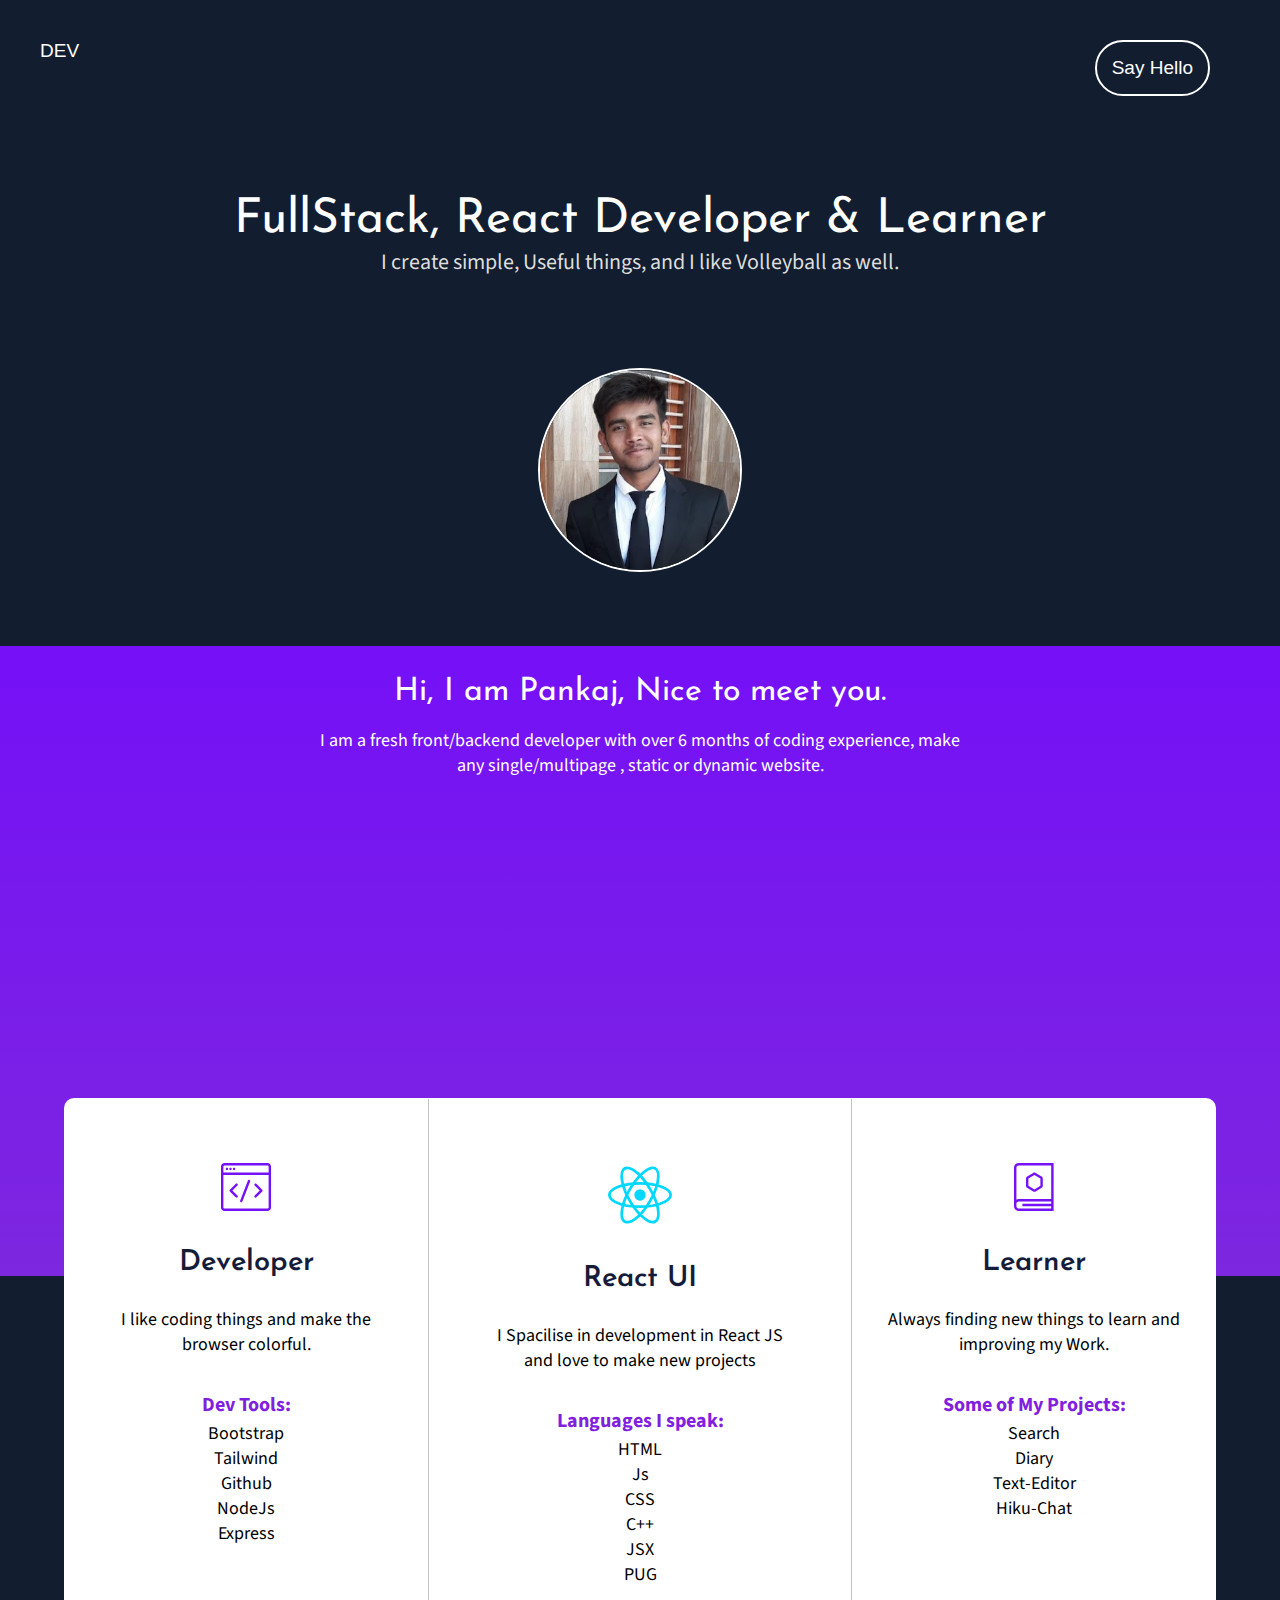
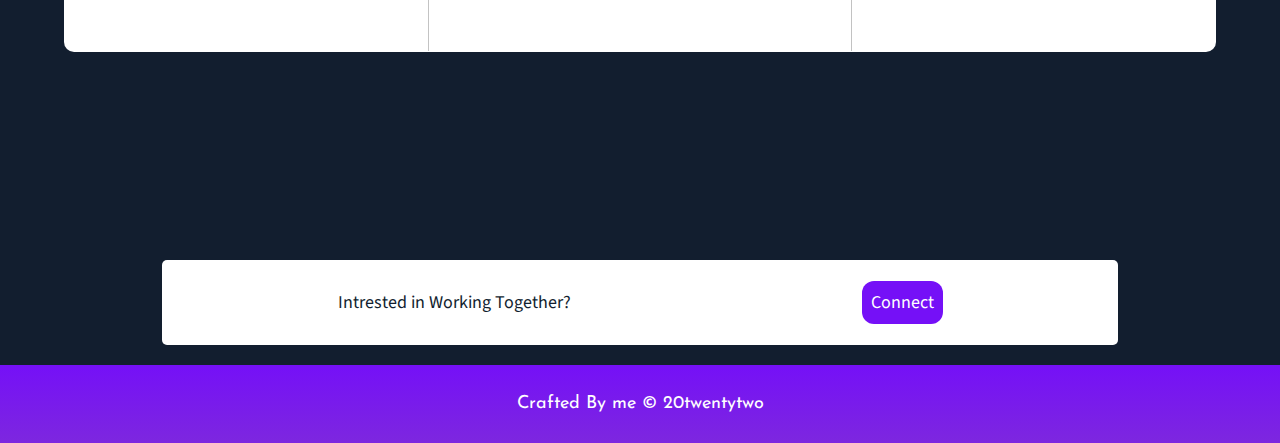
==== index.html @ a116ac4a "correcting spelling mistakes" ====
<!DOCTYPE html>
<html lang="en">
<head>
    <meta charset="UTF-8">
    <meta http-equiv="X-UA-Compatible" content="IE=edge">
    <meta name="viewport" content="width=device-width, initial-scale=1.0">
    <title> Pankaj Kumar | FullStack web Developer</title>
    <link rel="stylesheet" href="style.css">
    <link rel="preconnect" href="https://fonts.googleapis.com">
<link rel="preconnect" href="https://fonts.gstatic.com" crossorigin>
<link href="https://fonts.googleapis.com/css2?family=Josefin+Sans:wght@700&display=swap" rel="stylesheet"> 
<link rel="preconnect" href="https://fonts.googleapis.com">
<link rel="preconnect" href="https://fonts.gstatic.com" crossorigin>
<link href="https://fonts.googleapis.com/css2?family=Source+Sans+Pro:wght@300&display=swap" rel="stylesheet"> 
    
</head>
<body> 
     <div class="nav">
         <div class="navitemf">DEV</div>
         <a href="/contact.html" class="naviteml">Say Hello</a> 
    </div>
<header class="m10 banner">
  
    FullStack, React Developer & Learner
    <div class="m2 banner-info">I create simple, Useful things, and I like Volleyball as well.</div>
</header>
<div class="margina"><img class="imagep" src="./pankaj.jpg" alt="Pankaj"></div>
<section class=" sec1">
    <div class="infosec">
        <div class="titlesec">Hi, I am Pankaj, Nice to meet you.</div>
        <p >I am a fresh front/backend developer with over 6 months of coding experience, 
             make any single/multipage , static or dynamic website.</p>
    </div>
</section>
    <div class="container">
       <div class="card col">
           <figure class="image"><img src="./assets/frontend.svg" alt="Frontend picture"></figure>
           <div class="title"> Developer</div>
           <div class="info cardpara">I like coding things and make the browser colorful.</div>
           <div class="c2title">Dev Tools:</div>
           <ul>
               <li>Bootstrap</li>
               <li>Tailwind</li>
               <li>Github</li>
               <li>NodeJs</li>
               <li>Express</li>
               <li></li>
           </ul>
       </div>
       <div class="card col centercol">
        <figure class="image"><img src="./assets/reactjs-icon.svg" alt="react logo"></figure>
           <div class="title">React UI </div>
            <div class="info cardpara">I Spacilise in development in React JS and love to make new projects</div>
            <div class="c2title">Languages I speak:</div>
            <ul>
                <li>HTML</li>
                <li>Js</li>
                <li>CSS</li>
                <li>C++</li>
                <li>JSX</li>
                <li>PUG</li>
            </ul>
           
       </div>
       <div class="card col">
        <figure class="image"><img src="./assets/l2.svg" alt="book logo"></figure>
           <div class="title">Learner</div>
           <div class="info cardpara">Always finding new things to learn and improving my Work.</div>
           <div class="c2title">Some of My Projects:</div>
           <ul>
               <li><a href="#">Search</a></li>
               <li><a href="https://mydairies.netlify.app/">Diary</a></li>
               <li><a href="https://pankaj-projects-texteditor.netlify.app/">Text-Editor</a></li>
               <li><a href="https://hiku-p2p.netlify.app/">Hiku-Chat</a></li>
           </ul>
       </div>
    </div>
    <section>
        <div class="workblank">
            Intrested in Working Together?
            <div><a href="/contact.html" id="contbutt">Connect</a></div>
        </div>
    </section>
<footer>Crafted By me &#169; 20twentytwo</footer>
</body>
</html>
---- style.css ----
*{
    
    margin: 0;
    padding: 0;
    
}
body{
    background-color: rgb(18, 30, 47);
    font-family: 'Source Sans Pro', sans-serif;
    font-size: 18px;
}
header{
    text-align: center;
 }
.banner{
    font-family: 'Josefin Sans', sans-serif;
    font-size: 48px;             
    color: white;
}
.banner-info{
    font-family: 'Source Sans Pro', sans-serif;
    font-size: 22px;
    color: rgb(221, 221, 221);
}
.m10{
    margin: 5rem 0;
}
.m2{margin:2px;}
.margina{
    margin: auto;
    display: flex;          
    justify-content: center;
}
.imagep{
    border: 2px solid white;
    height: 200px;
    border-radius: 100%;
    margin: 10px 0 ;
}
.nav{
    margin: 20px;
    padding: 20px;
    color:white;
    font-family: sans-serif;
    font-size: 19px;
    display: flex;
    justify-content: space-between;
}
.naviteml{
    justify-self: flex-end;
    margin-right: 30px;
    padding: 15px;
    border-radius: 30px;
    border: 2px solid white;            
}

.naviteml:hover{
    background-color: white;
    color: rgb(20, 28, 58);
   transition: ease-in-out;
}

.navitemf{
    justify-self: flex-start;
    margin-right: 10px; 
}
a{
    text-decoration: none;
    color: inherit;
}
.sec1{
    margin: 30px 0;    
    width: 100%;
    height: 70vh;
    background:linear-gradient(#7510F7,rgb(125, 39, 223));
    z-index: -1;
}
.infosec{
    width: 50%;
    margin: 4rem auto;
    text-align: center;
    color: white;
    padding: 30px 0;
    
}
.titlesec{
    margin-bottom: 20px;
    font-size: 2rem;
    font-family: 'Josefin Sans', sans-serif;
}
.c2title{
    color: rgb(130, 31, 223);
    margin-top: 2rem;
    font-weight: 700;
    font-size: 20px;
    padding: 2px 0;
}
.container{
    z-index: 1;
    position: relative;
    top:-13rem;
    margin: auto;
    padding: 1px 0;
    width: 90%;
    min-height: 50vh;
    border-radius: 10px;
    background-color: white;  
    display: grid;
   grid-template-columns: auto auto auto;
   box-shadow: rgb(221, 221, 221) ;
}
@media (max-width:900px) {
    body{
       font-size: 15px; 
    }
    .centercol{
        padding-left: 32px;
        padding-right: 32px;
    }
}
@media (max-width:700px) {
    body{
        font-size: 17px;
    }
    .banner{
        font-size: 30px;
    }
    .banner-info{
        font-size: 22px;
    }
    .nav{
        font-size: 14px;
    }
    .container{
        display: flex;
        flex-direction: column;
        top:-10rem;
    }
    .card{
        padding: 24px 17px;
        margin: auto ;
    }
    .centercol{
        padding:3px 0;
        border: none;
    }
    .infosec{
        width: 90%;
       
    }
   .workblank{
       width: 90%;
       padding: 20px;
       justify-content: center;
   }
   #contbutt{
       font-size: small;
   }
}

.container ul{
    list-style:none;
}
.container ul li a {
    cursor: pointer;
    
}
.container ul li a:hover {
    color: rgb(132, 18, 238);    
}
.card{
    
    padding: 64px 32px;
   text-align: center;
  max-width: 300px;
}
.card .title{
    color: rgb(20, 28, 58);
    font-size: 29px;
    font-weight: 600;
    margin: 30px;
    font-family: 'Josefin Sans', sans-serif;
}
.cardpra{
    padding: 0;
}
.centercol{
    padding-left: 62px;
    padding-right: 62px;
    border-right: 1px solid rgb(194, 194, 194);
    border-left: 1px solid rgb(195, 195, 195);
}
.workblank{
    width: 70%;
    background-color: white;
    color: rgb(18, 30, 47);
    padding: 30px;
    margin: auto;
    border-radius: 5px;
    display: flex;
    justify-content: space-around;
}
#contbutt{
   
    padding:9px;
    background-color: #7510F7;
    border: none;
    outline: none;
    color: white;
    border-radius: 12px;
}
#contbutt:hover{
    background-color: rgb(18, 30, 47);
    
}
footer{
    text-align: center;
    padding: 30px;
    background: linear-gradient(#7510F7,rgb(125, 39, 223));
    color: white;
    margin-top: 20px;
    font-family:'Josefin Sans', sans-serif ;
}
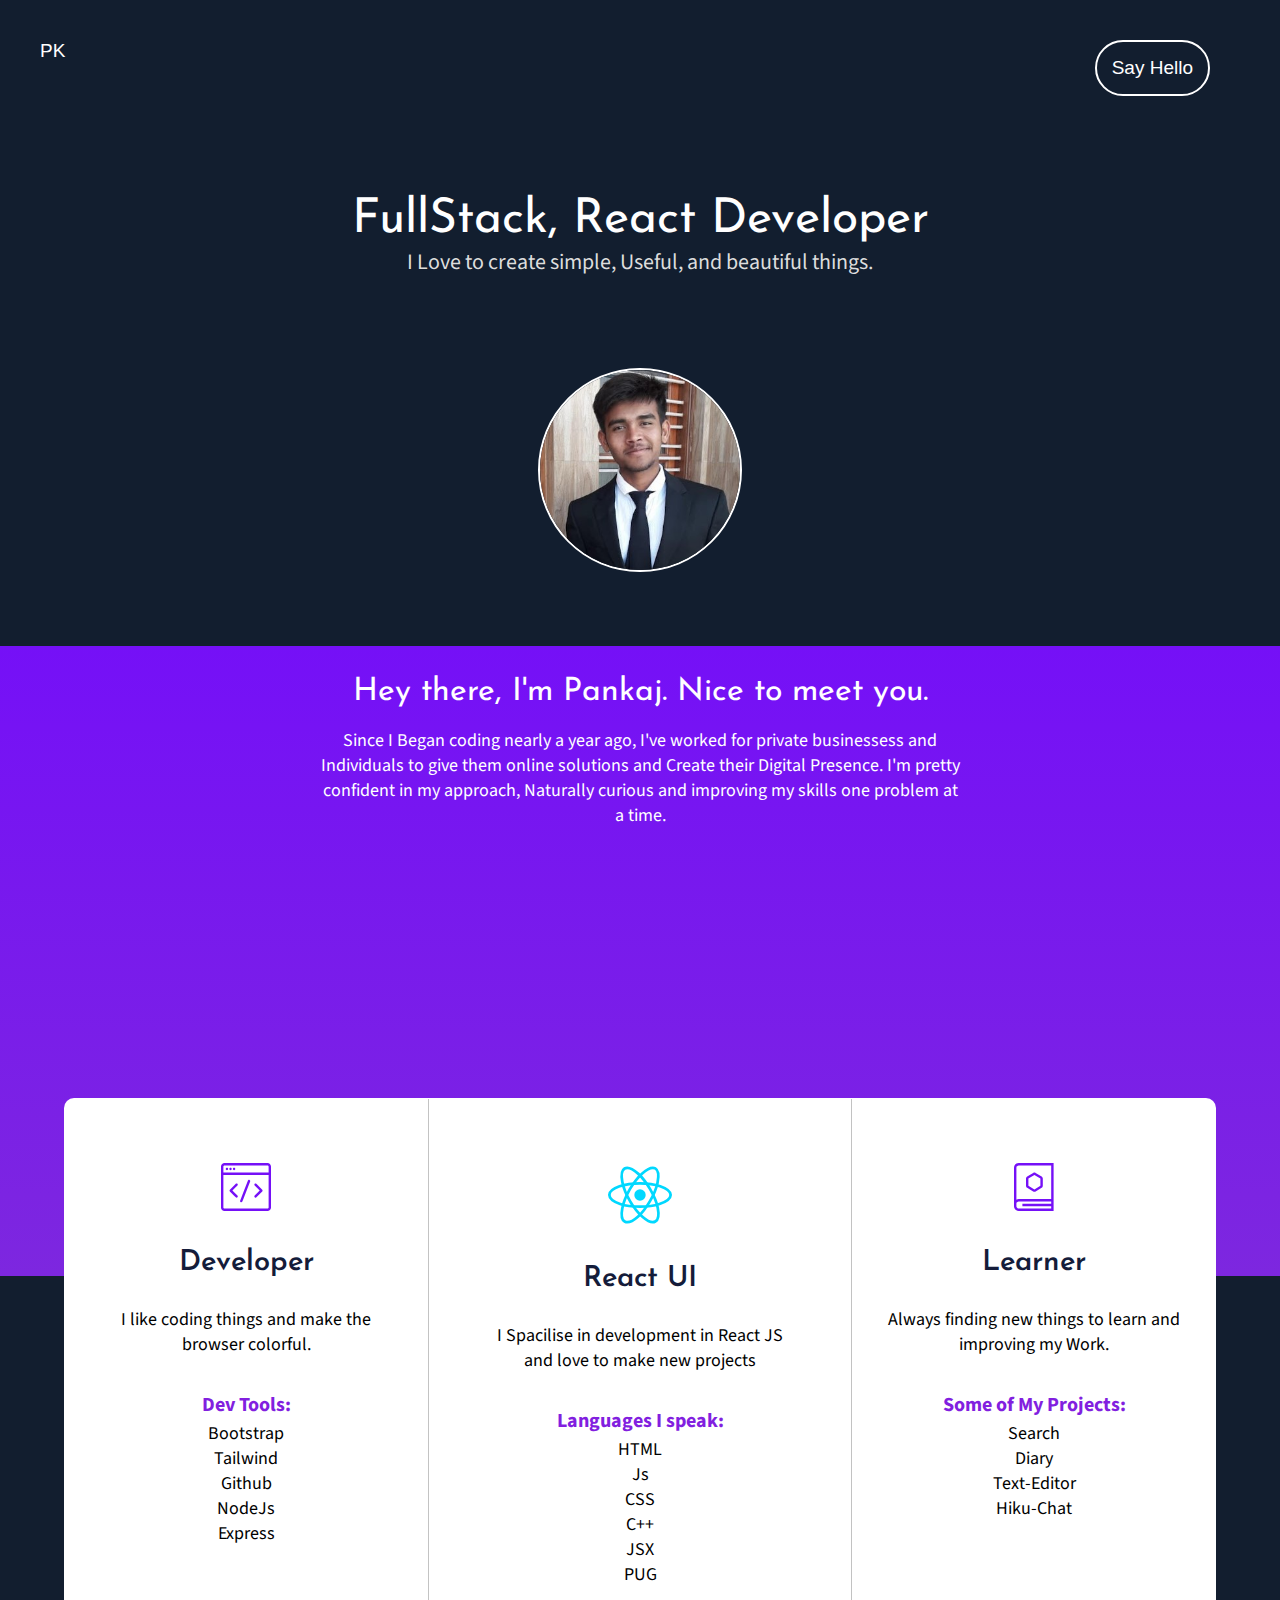
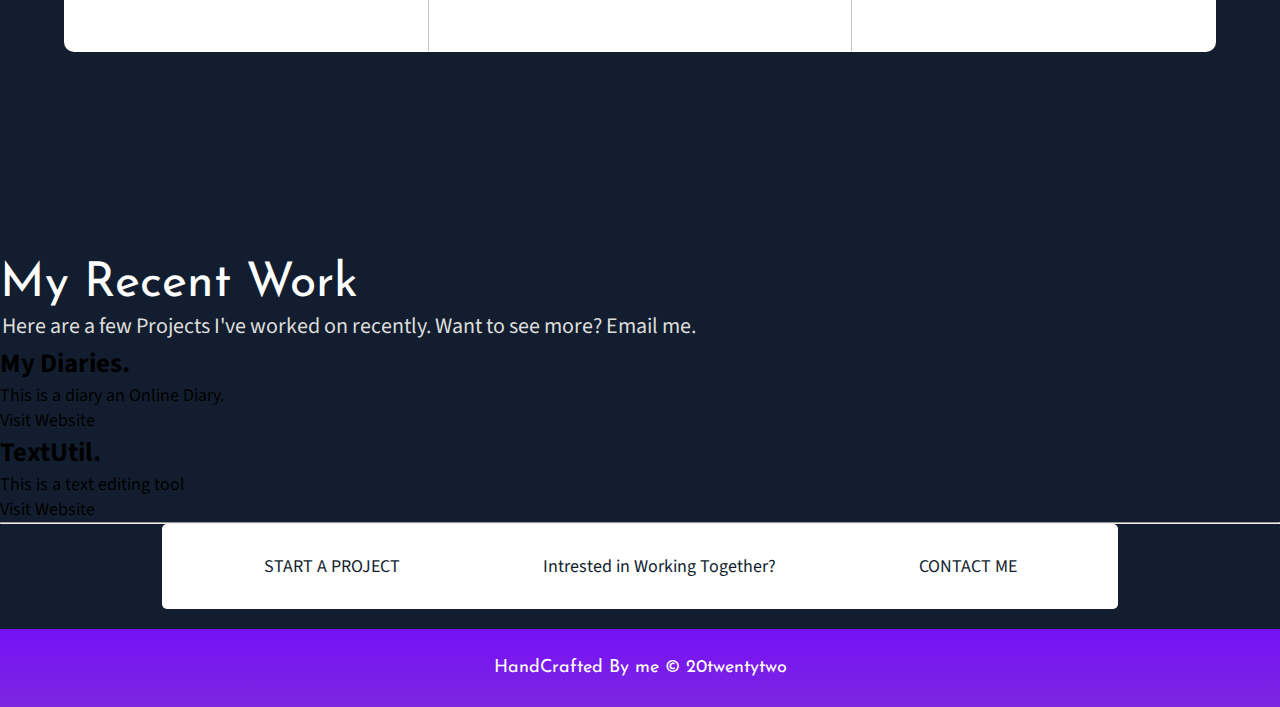
==== commit 35c4d28f: "updating some ui" ====
--- a/index.html
+++ b/index.html
@@ -1,3 +1,6 @@
+
+
+
 <!DOCTYPE html>
 <html lang="en">
 <head>
@@ -16,20 +19,22 @@
 </head>
 <body> 
      <div class="nav">
-         <div class="navitemf">DEV</div>
+         <div class="navitemf">PK</div>
          <a href="/contact.html" class="naviteml">Say Hello</a> 
     </div>
+   
 <header class="m10 banner">
   
-    FullStack, React Developer & Learner
-    <div class="m2 banner-info">I create simple, Useful things, and I like Volleyball as well.</div>
+    FullStack, React Developer
+    <div class="m2 banner-info">I Love to create simple, Useful, and beautiful things.</div>
 </header>
 <div class="margina"><img class="imagep" src="./pankaj.jpg" alt="Pankaj"></div>
 <section class=" sec1">
     <div class="infosec">
-        <div class="titlesec">Hi, I am Pankaj, Nice to meet you.</div>
-        <p >I am a fresh front/backend developer with over 6 months of coding experience, 
-             make any single/multipage , static or dynamic website.</p>
+        <div class="titlesec">Hey there, I'm Pankaj. Nice to meet you.</div>
+        <p >Since I Began coding nearly a year ago, I've worked for private businessess and Individuals to give them online solutions and Create their Digital Presence.
+            I'm pretty confident in my approach, Naturally curious and improving my skills one problem at a time.
+        </p>
     </div>
 </section>
     <div class="container">
@@ -76,13 +81,37 @@
        </div>
     </div>
     <section>
-        <div class="workblank">
-            Intrested in Working Together?
-            <div><a href="/contact.html" id="contbutt">Connect</a></div>
+        <div class="sec3">
+            <div class=" banner">My Recent Work</div>
+            <div class="m2 banner-info">Here are a few Projects I've worked on recently. Want to see more? Email me.</div>
+            <div class="flex3">
+                <div class="box3" >
+                    <div class="project1">
+                        <h2>My Diaries.</h2>
+                        This is a diary an Online Diary.
+                        <div class="projectbutton"><a href="https://mydairies.netlify.app/" target="_blank" rel="noopener noreferrer">Visit Website</a></div>
+                    </div>
+                </div>
+                <div class="box3" >
+                    <div class="project1">
+                        <h2>TextUtil.</h2>
+                        This is a text editing tool
+                        <div class="projectbutton"><a href="https://pankaj-projects-texteditor.netlify.app/" target="_blank" rel="noopener noreferrer">Visit Website</a></div>
+                    </div>
+                </div>
+            
+        
+            </div>
         </div>
     </section>
-<footer>Crafted By me &#169; 20twentytwo</footer>
+    <hr>
+    <section>
+        <div class="workblank">
+            <div class="blanktitle">START A PROJECT</div>
+            Intrested in Working Together?
+            <div><a href="/contact.html" class="contbutt">CONTACT ME</a></div>
+        </div>
+    </section>
+<footer>HandCrafted By me &#169; 20twentytwo</footer>
 </body>
 </html>
-
-
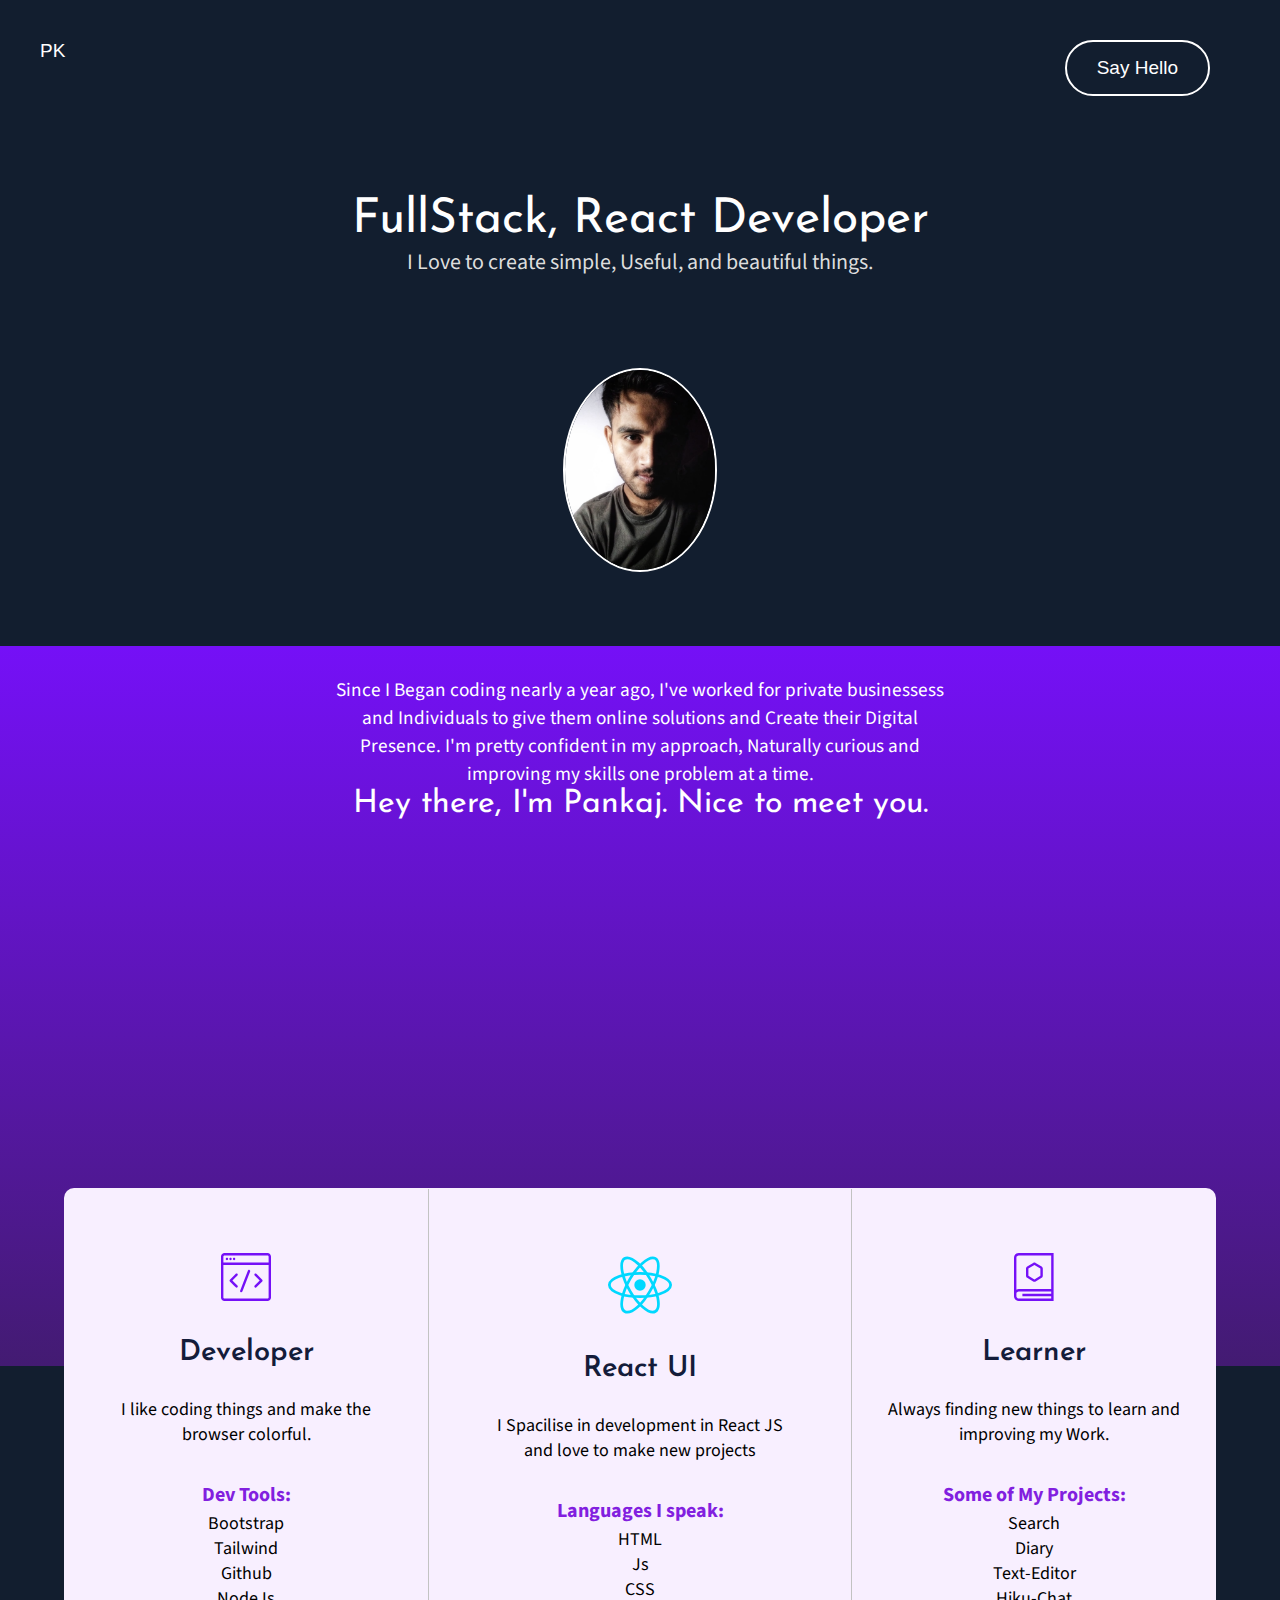
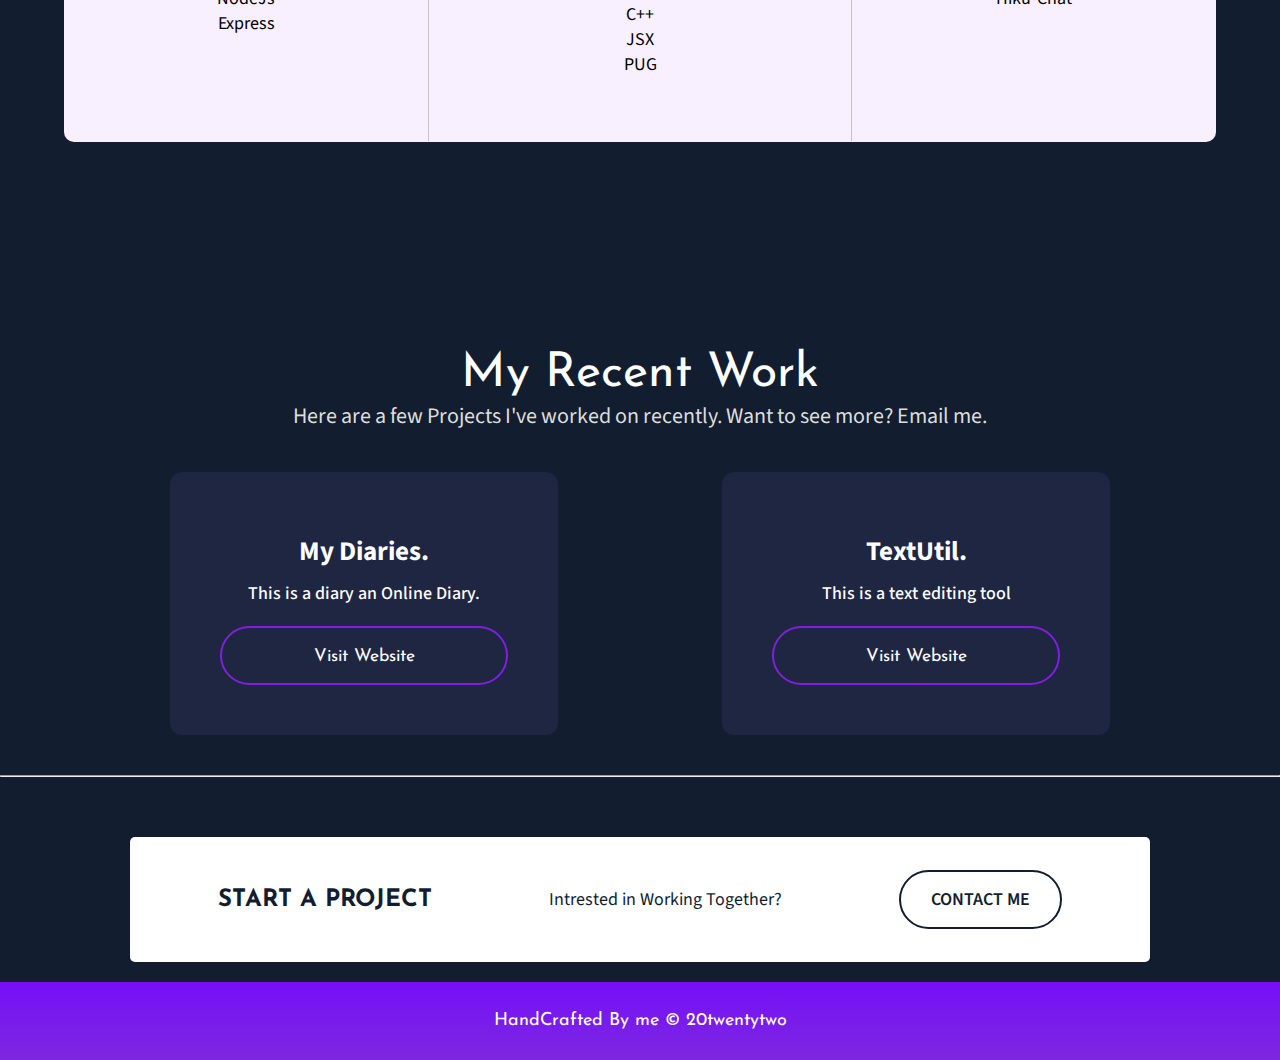
==== commit fae4dd3c: "Update index.html" ====
--- a/index.html
+++ b/index.html
@@ -30,11 +30,11 @@
 </header>
 <div class="margina"><img class="imagep" src="./pankaj.jpg" alt="Pankaj"></div>
 <section class=" sec1">
-    <div class="infosec">
-        <div class="titlesec">Hey there, I'm Pankaj. Nice to meet you.</div>
-        <p >Since I Began coding nearly a year ago, I've worked for private businessess and Individuals to give them online solutions and Create their Digital Presence.
+    <div class="infosec"> <p >Since I Began coding nearly a year ago, I've worked for private businessess and Individuals to give them online solutions and Create their Digital Presence.
             I'm pretty confident in my approach, Naturally curious and improving my skills one problem at a time.
         </p>
+        <div class="titlesec">Hey there, I'm Pankaj. Nice to meet you.</div>
+
     </div>
 </section>
     <div class="container">
--- a/style.css
+++ b/style.css
@@ -1,3 +1,4 @@
+
 *{
     
     margin: 0;
@@ -49,7 +50,7 @@
 .naviteml{
     justify-self: flex-end;
     margin-right: 30px;
-    padding: 15px;
+    padding: 15px 30px;
     border-radius: 30px;
     border: 2px solid white;            
 }
@@ -57,7 +58,8 @@
 .naviteml:hover{
     background-color: white;
     color: rgb(20, 28, 58);
-   transition: ease-in-out;
+    transition:all .2s ease-in-out;
+   -webkit-transition:all .2s ease-in-out;
 }
 
 .navitemf{
@@ -71,8 +73,8 @@
 .sec1{
     margin: 30px 0;    
     width: 100%;
-    height: 70vh;
-    background:linear-gradient(#7510F7,rgb(125, 39, 223));
+    height: 80vh;
+    background:linear-gradient(#7510F7,rgb(67, 27, 114));
     z-index: -1;
 }
 .infosec{
@@ -81,10 +83,12 @@
     text-align: center;
     color: white;
     padding: 30px 0;
-    
+    font-size: 1.2rem;
+    font-weight: 400;
 }
 .titlesec{
     margin-bottom: 20px;
+    
     font-size: 2rem;
     font-family: 'Josefin Sans', sans-serif;
 }
@@ -104,11 +108,85 @@
     width: 90%;
     min-height: 50vh;
     border-radius: 10px;
-    background-color: white;  
+    background-color: rgb(248, 239, 255);  
     display: grid;
    grid-template-columns: auto auto auto;
    box-shadow: rgb(221, 221, 221) ;
 }
+.sec3{
+    margin: auto;
+    display: block;
+    text-align: center;
+    justify-content: center;
+}
+.flex3{
+    display: flex;
+    flex-wrap: wrap;
+    
+    margin:30px auto ;
+    width: 75%;
+    justify-content: space-between;
+}
+#signature2{
+    stroke-dasharray: 143;
+    stroke-dashoffset: 143;
+    animation: sign 4s ease;
+    animation-fill-mode: forwards;
+}
+@keyframes sign {
+    to{
+        stroke-dashoffset: 0;
+    }
+}
+.box3{
+  padding: 50px;
+    margin: 10px;
+   
+    
+    width:30%;
+    background-color: rgb(31, 38, 66);
+    border-radius: 12px;
+    color: white;
+}
+.box3:hover{
+    opacity: 1;
+    -webkit-transform: scale(1);
+transform: scale(1);
+-webkit-transition: .25s ease-in-out;
+transition: .25s ease-in-out;
+}
+.project1{
+   display: flex;
+  flex-direction: column;
+  
+  font-weight: 500;
+  position:relative;
+}
+.project1 h2{
+    margin: 10px 0px;
+}
+.projectbutton{
+    margin-top: 20px;
+     padding: 15px 30px;
+   border-radius: 30px;
+   border: 2px solid rgb(130, 31, 223);  
+}
+.projectbutton a{
+    font: 1.1rem "Josefin sans";
+    
+}
+.projectbutton:hover{
+    background-color: rgb(130, 31, 223);
+    color: white;
+    transition:all 0.2s ease-in-out;
+   -webkit-transition:all 0.2s ease-in-out;
+}
+
+@media (max-height:812px){
+    .tilesec p{
+    visibility:none;
+    }
+}
 @media (max-width:900px) {
     body{
        font-size: 15px; 
@@ -117,10 +195,30 @@
         padding-left: 32px;
         padding-right: 32px;
     }
+    .contbutt{
+        position: relative;
+        top: 20px
+    }
+}
+
+@media (max-width:400px){
+  .blanktitle{
+      font-size: small;
+  }
+    .container{
+        position: relative;
+        top:40px;
+    }
+    .sec1{
+        height: 70vh;
+    }
 }
 @media (max-width:700px) {
     body{
         font-size: 17px;
+    }.infosec{
+        width: 80%;
+        font-size: medium;
     }
     .banner{
         font-size: 30px;
@@ -136,27 +234,59 @@
         flex-direction: column;
         top:-10rem;
     }
-    .card{
-        padding: 24px 17px;
+    .card {
+        padding: 10px;
         margin: auto ;
+        text-align: center;
+        padding: 0;
     }
     .centercol{
         padding:3px 0;
-        border: none;
+        border: none; 
+        text-align: center;
+      }
+      .blanktitle{
+          font-size: medium;
+      }
+      .contbutt{
+          padding: 5px;
+      }
+   
+    .sec1{
+        height: 50vh;
     }
     .infosec{
         width: 90%;
        
     }
+    .blanktitle{
+        font-size: small;
+    }
    .workblank{
        width: 90%;
+       height: auto;
        padding: 20px;
+       flex-direction: column;
+       align-items: center;
        justify-content: center;
    }
-   #contbutt{
+   .contbutt{
        font-size: small;
    }
-}
+   .flex3{
+       justify-content: center;
+   }
+   .box3{
+       width: 70%;
+       padding: 20px;
+   }
+   .projectbutton{
+       font: small;
+       padding: 10px;
+       height: auto;
+   }
+ }
+
 
 .container ul{
     list-style:none;
@@ -191,27 +321,36 @@
     border-left: 1px solid rgb(195, 195, 195);
 }
 .workblank{
-    width: 70%;
+    width: 75%;
     background-color: white;
     color: rgb(18, 30, 47);
-    padding: 30px;
+    padding: 50px 30px;
     margin: auto;
+    margin-top: 60px;
     border-radius: 5px;
     display: flex;
+    align-items: center;
     justify-content: space-around;
 }
-#contbutt{
+.blanktitle{
+    font-size: 1.5rem;
+    font-weight:bolder;
+    font-family: 'Josefin sans', 'sans serif';
+}
+.contbutt{
    
-    padding:9px;
-    background-color: #7510F7;
-    border: none;
-    outline: none;
-    color: white;
-    border-radius: 12px;
-}
-#contbutt:hover{
+    padding:15px 30px;
+    background-color: white;
+    border: 2px solid rgb(18, 30, 47);
+   font-weight: 600;
+    color: rgb(18, 30, 47);
+    border-radius: 40px;
+
+}
+.contbutt:hover{
     background-color: rgb(18, 30, 47);
-    
+    transition:all .2s ease-in-out;
+    color: white;
 }
 footer{
     text-align: center;
@@ -222,3 +361,5 @@
     font-family:'Josefin Sans', sans-serif ;
 }
 
+
+
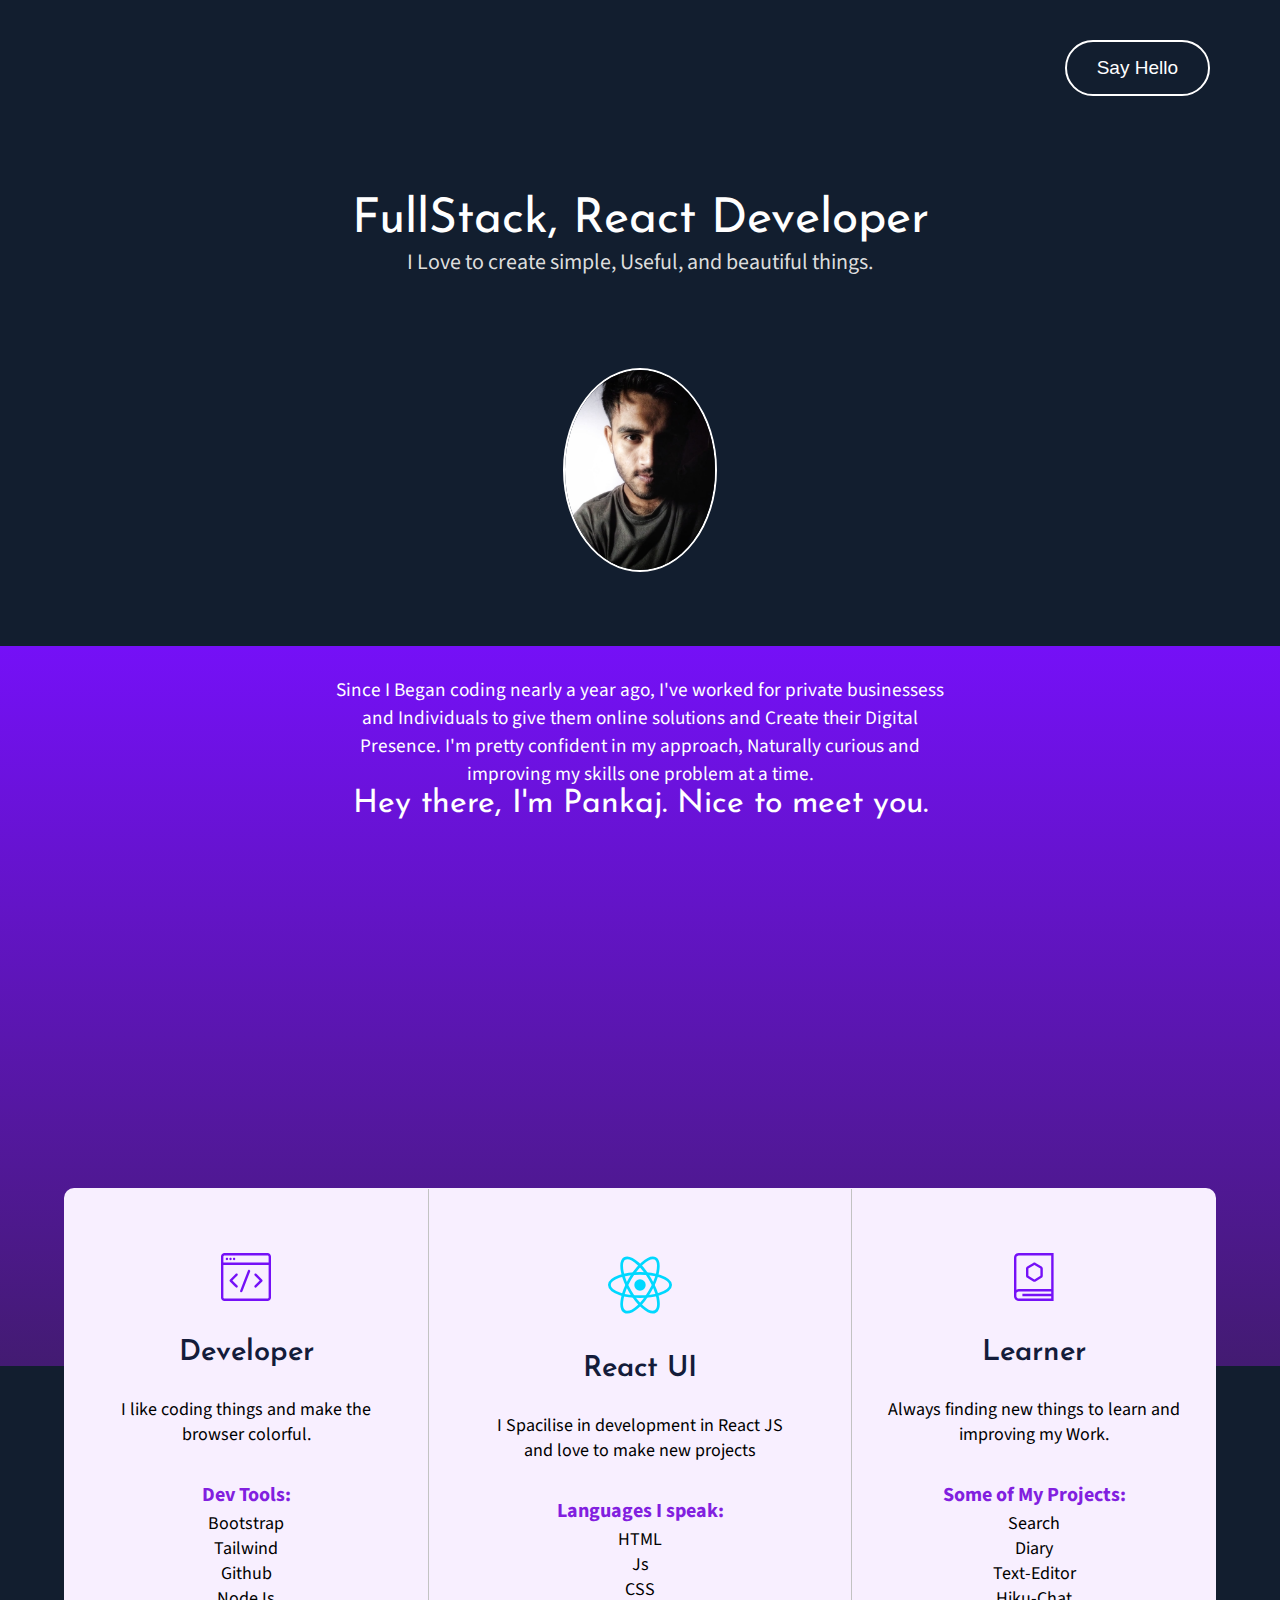
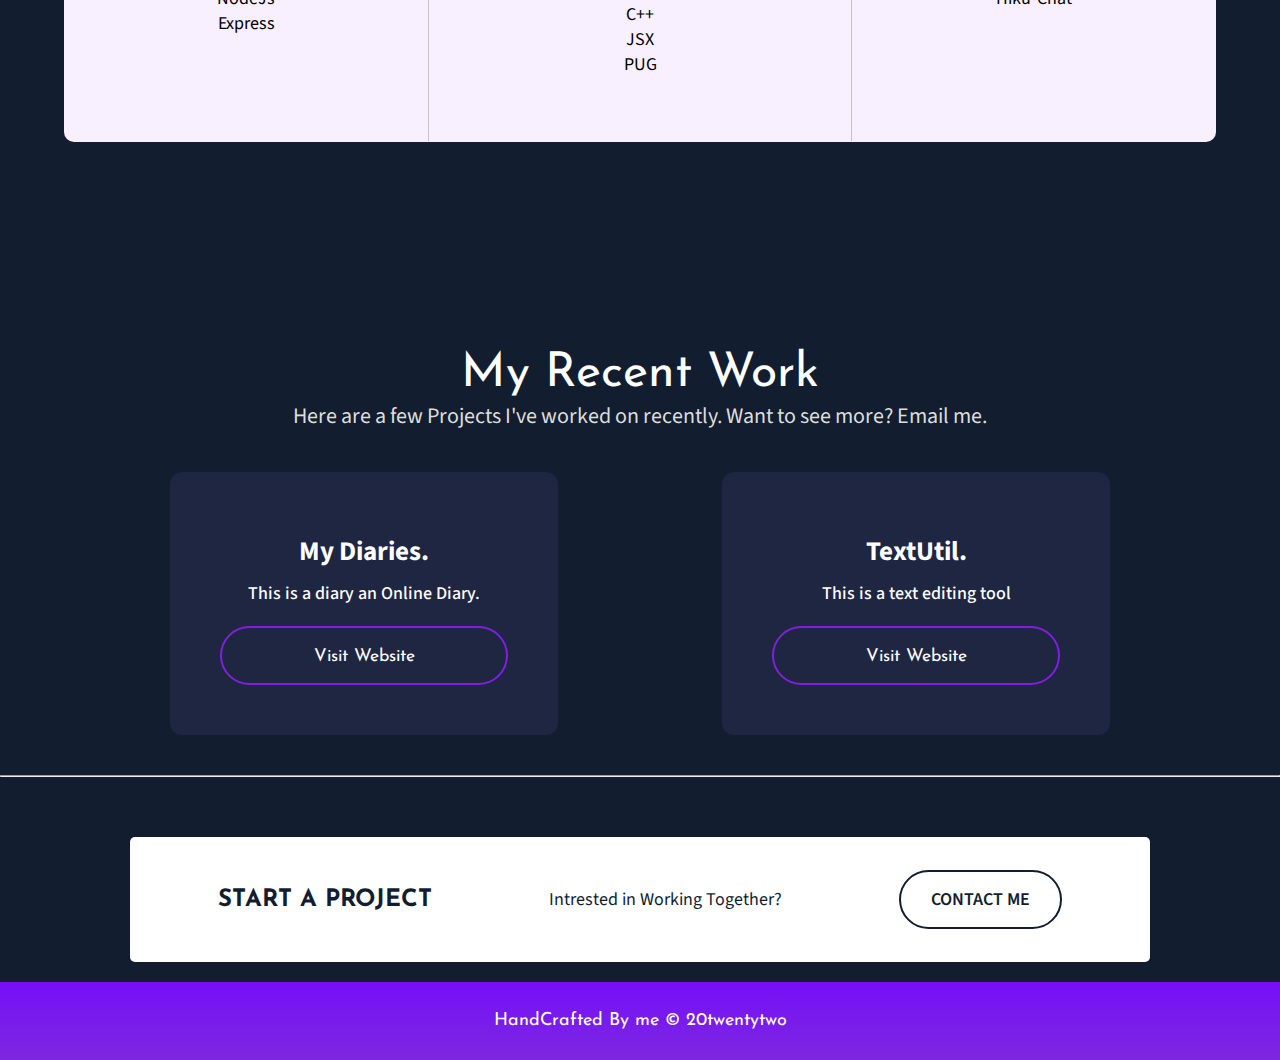
==== commit 73c17e7d: "Update index.html" ====
--- a/index.html
+++ b/index.html
@@ -19,7 +19,7 @@
 </head>
 <body> 
      <div class="nav">
-         <div class="navitemf">PK</div>
+         <div class="navitemf"><img src="./signature(3).svg" alt=""></div>
          <a href="/contact.html" class="naviteml">Say Hello</a> 
     </div>
    
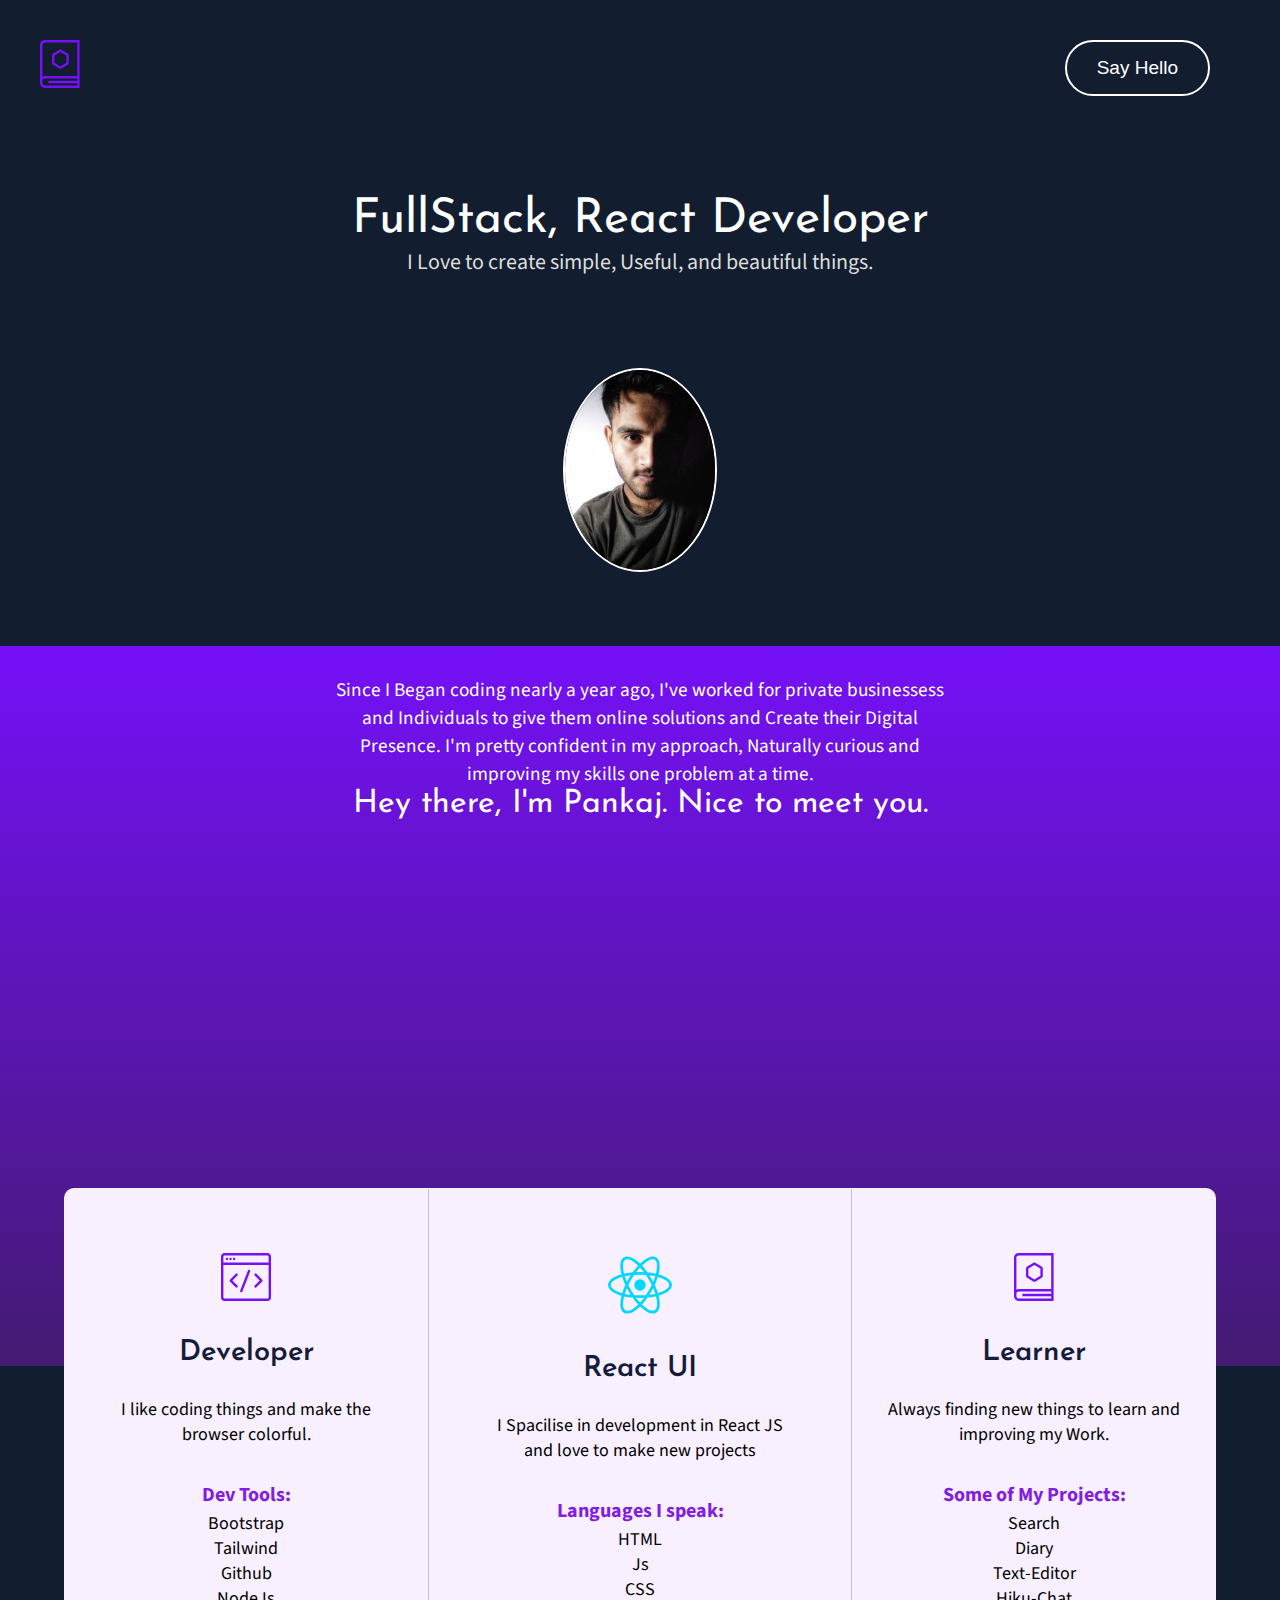
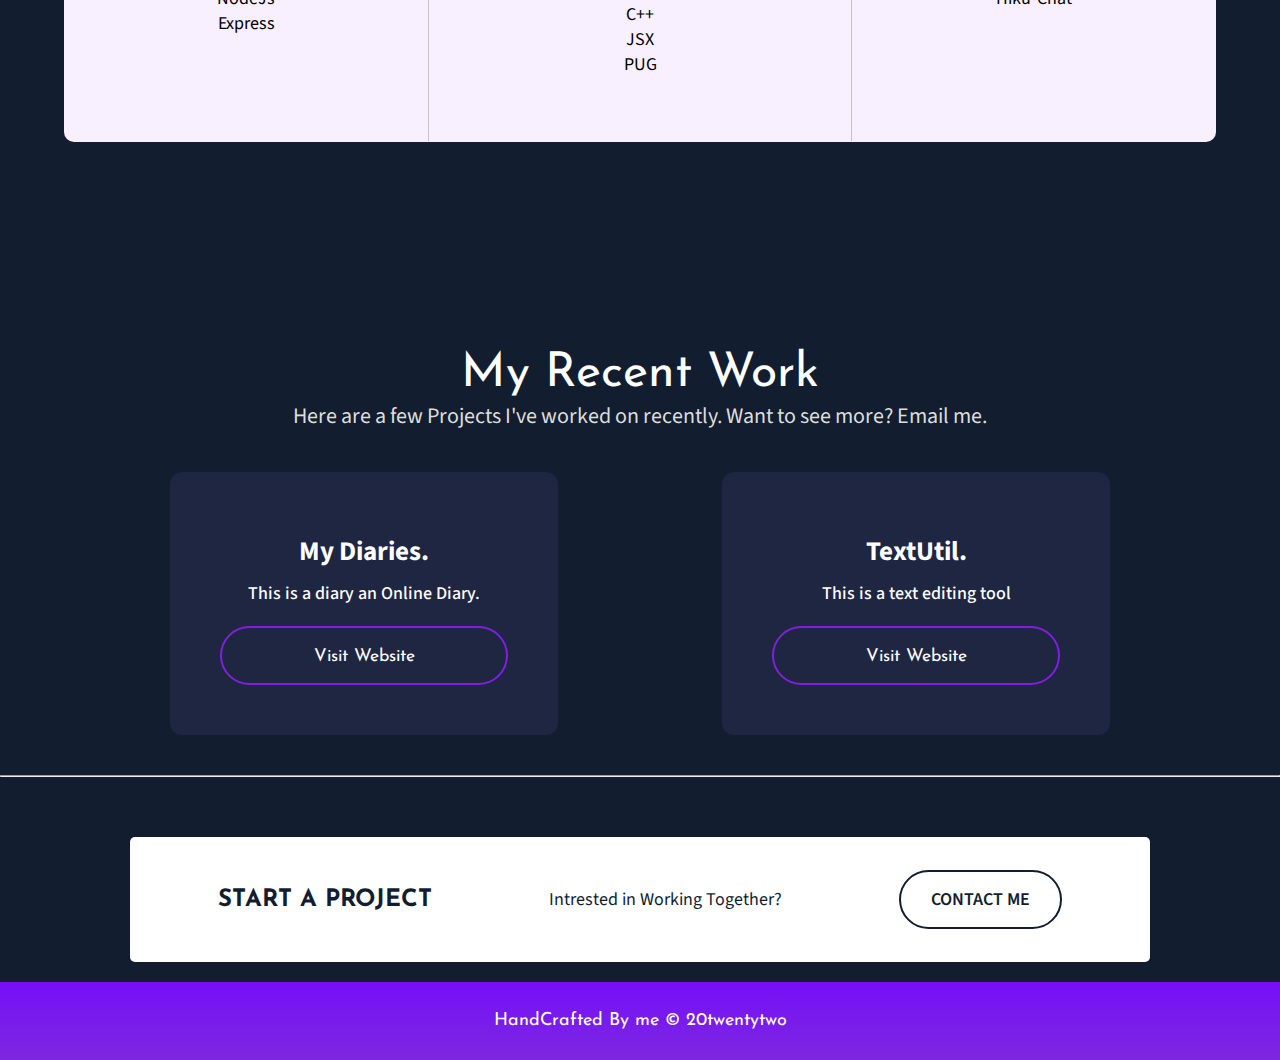
==== commit 9831d2d2: "Update index.html" ====
--- a/index.html
+++ b/index.html
@@ -19,7 +19,7 @@
 </head>
 <body> 
      <div class="nav">
-         <div class="navitemf"><img src="./signature(3).svg" alt=""></div>
+         <div class="navitemf"><img src="./signature.svg" alt="PK"></div>
          <a href="/contact.html" class="naviteml">Say Hello</a> 
     </div>
    
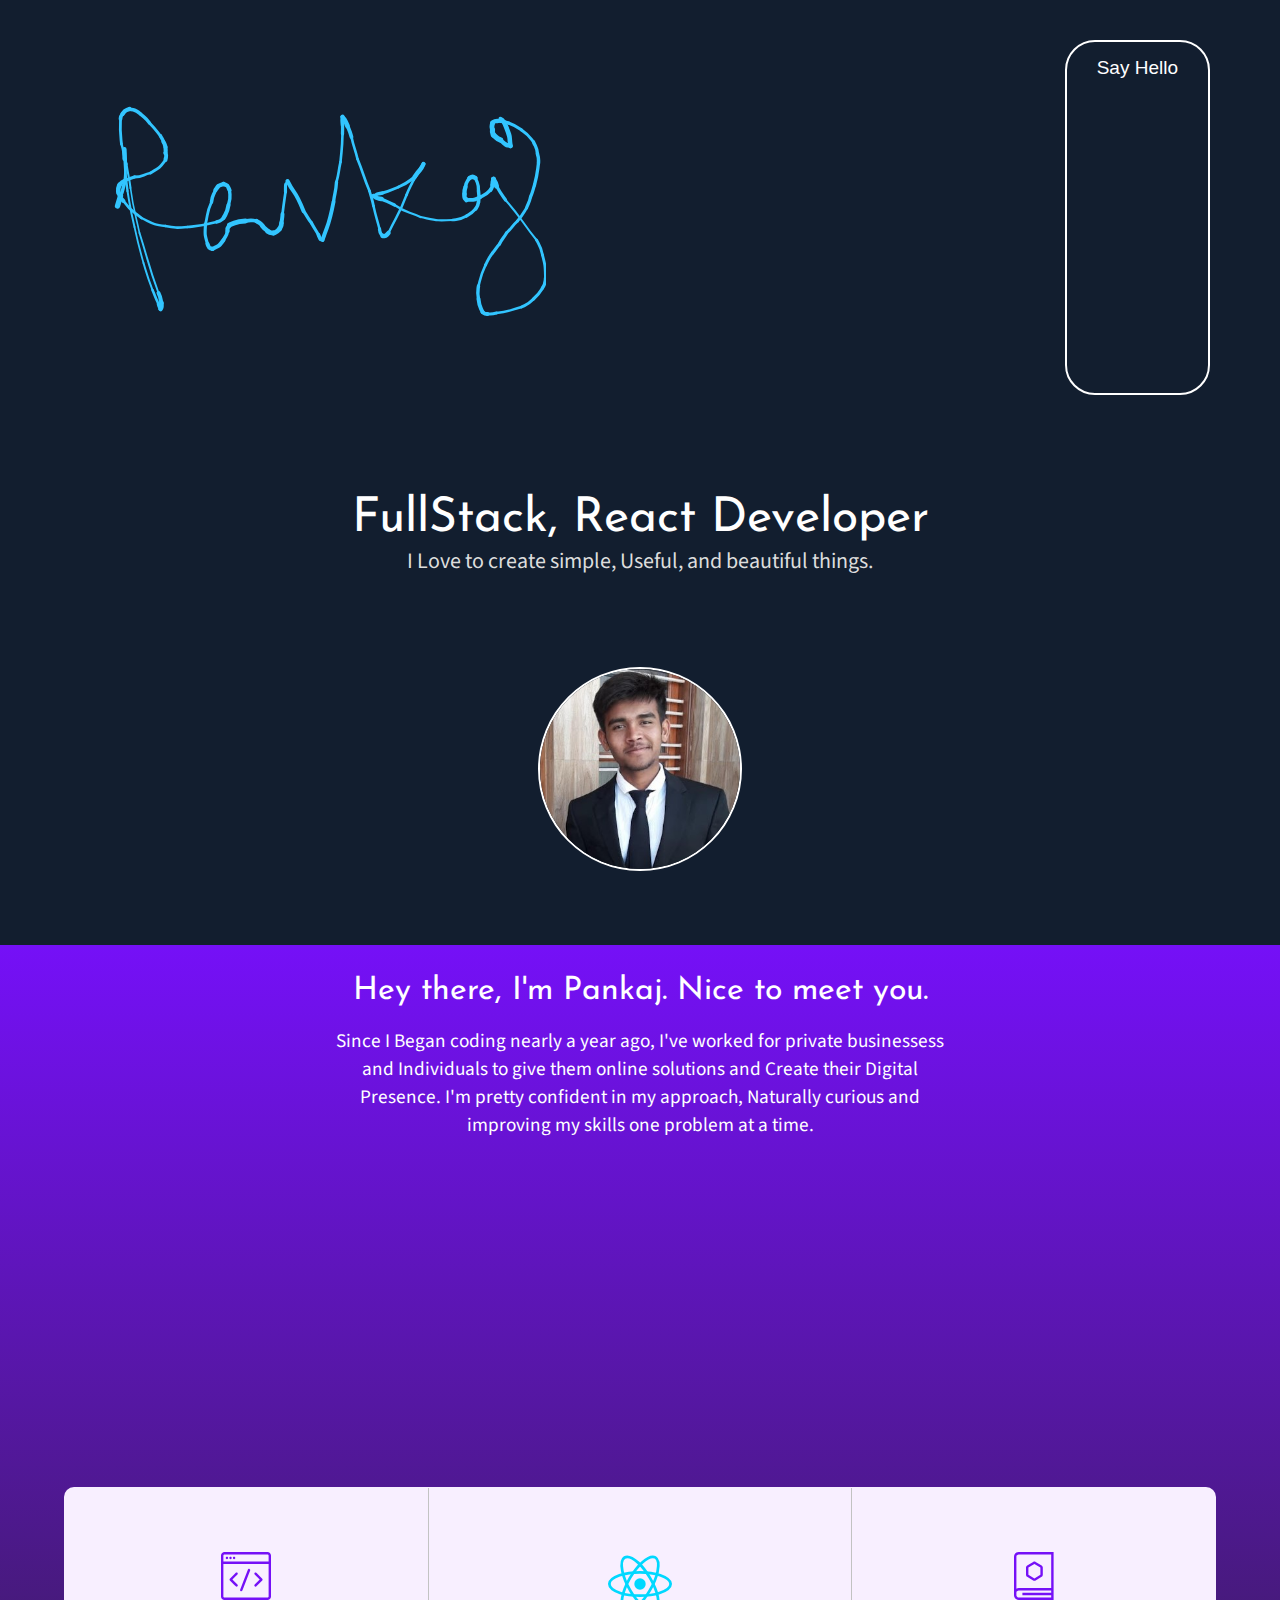
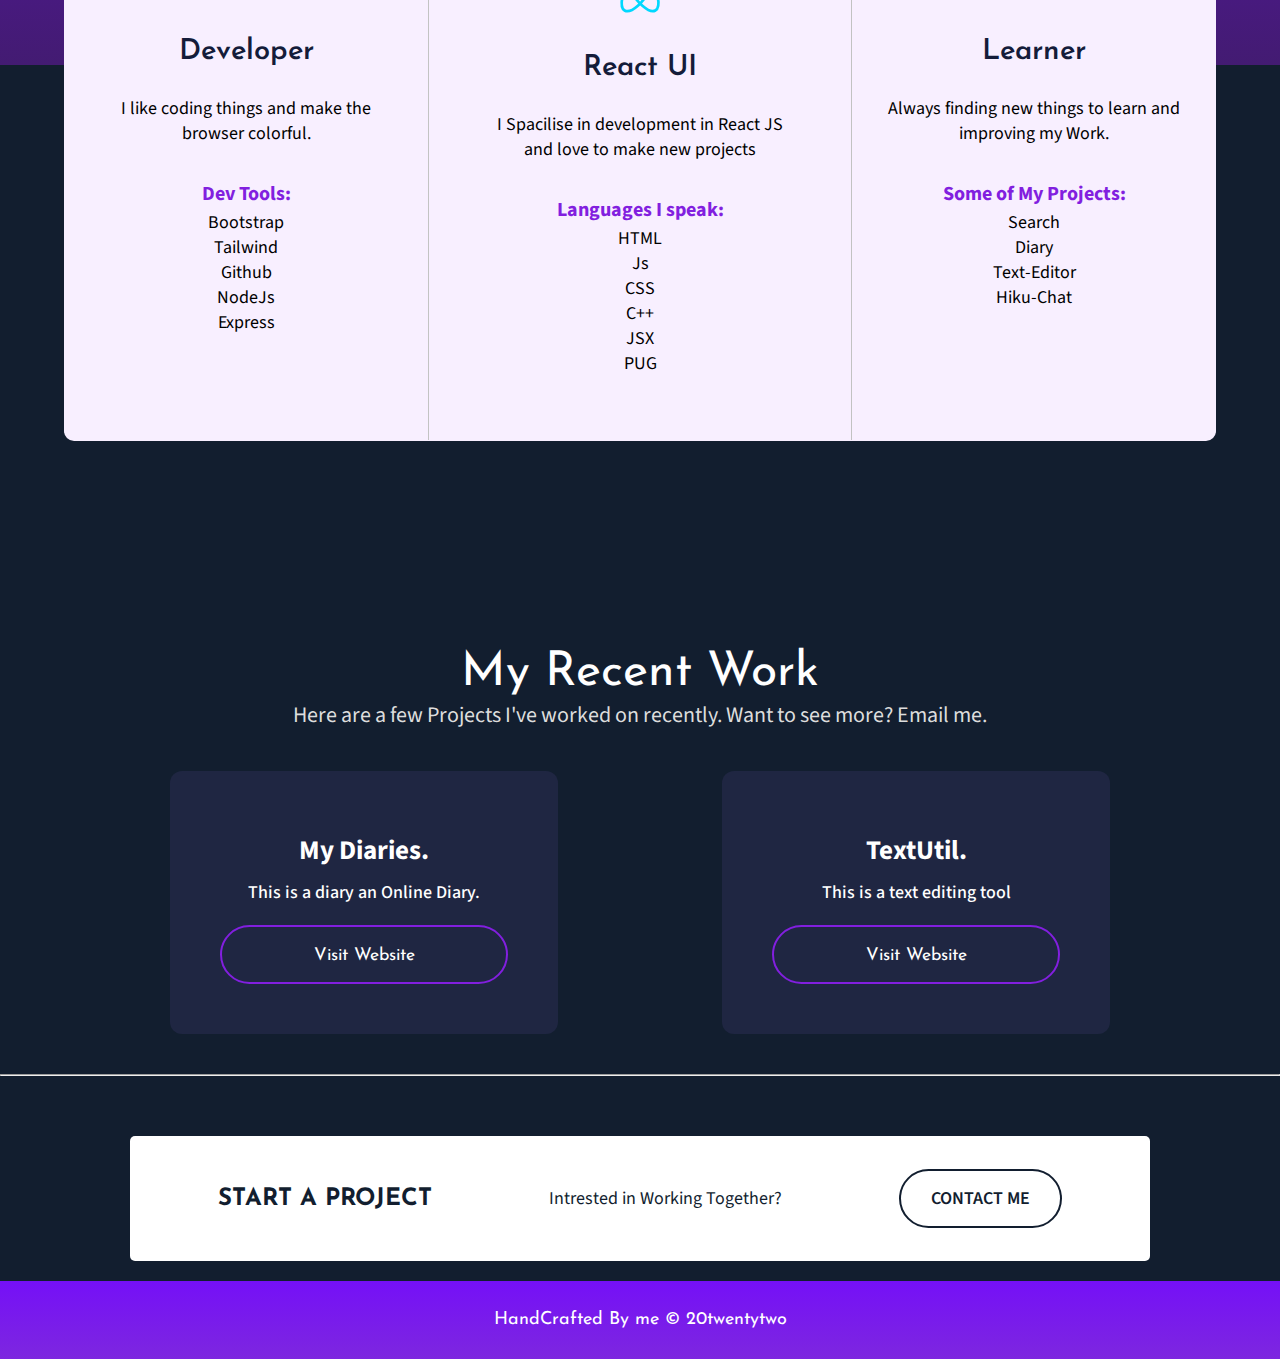
==== commit 5a73e725: "Update index.html" ====
--- a/index.html
+++ b/index.html
@@ -1,6 +1,3 @@
-
-
-
 <!DOCTYPE html>
 <html lang="en">
 <head>
@@ -19,7 +16,7 @@
 </head>
 <body> 
      <div class="nav">
-         <div class="navitemf"><img src="./signature.svg" alt="PK"></div>
+         <div class="navitemf " id="signature"><img src="./signature.svg" alt="PK"></div>
          <a href="/contact.html" class="naviteml">Say Hello</a> 
     </div>
    
@@ -30,11 +27,11 @@
 </header>
 <div class="margina"><img class="imagep" src="./pankaj.jpg" alt="Pankaj"></div>
 <section class=" sec1">
-    <div class="infosec"> <p >Since I Began coding nearly a year ago, I've worked for private businessess and Individuals to give them online solutions and Create their Digital Presence.
+    <div class="infosec">
+        <div class="titlesec">Hey there, I'm Pankaj. Nice to meet you.</div>
+ <p >Since I Began coding nearly a year ago, I've worked for private businessess and Individuals to give them online solutions and Create their Digital Presence.
             I'm pretty confident in my approach, Naturally curious and improving my skills one problem at a time.
         </p>
-        <div class="titlesec">Hey there, I'm Pankaj. Nice to meet you.</div>
-
     </div>
 </section>
     <div class="container">
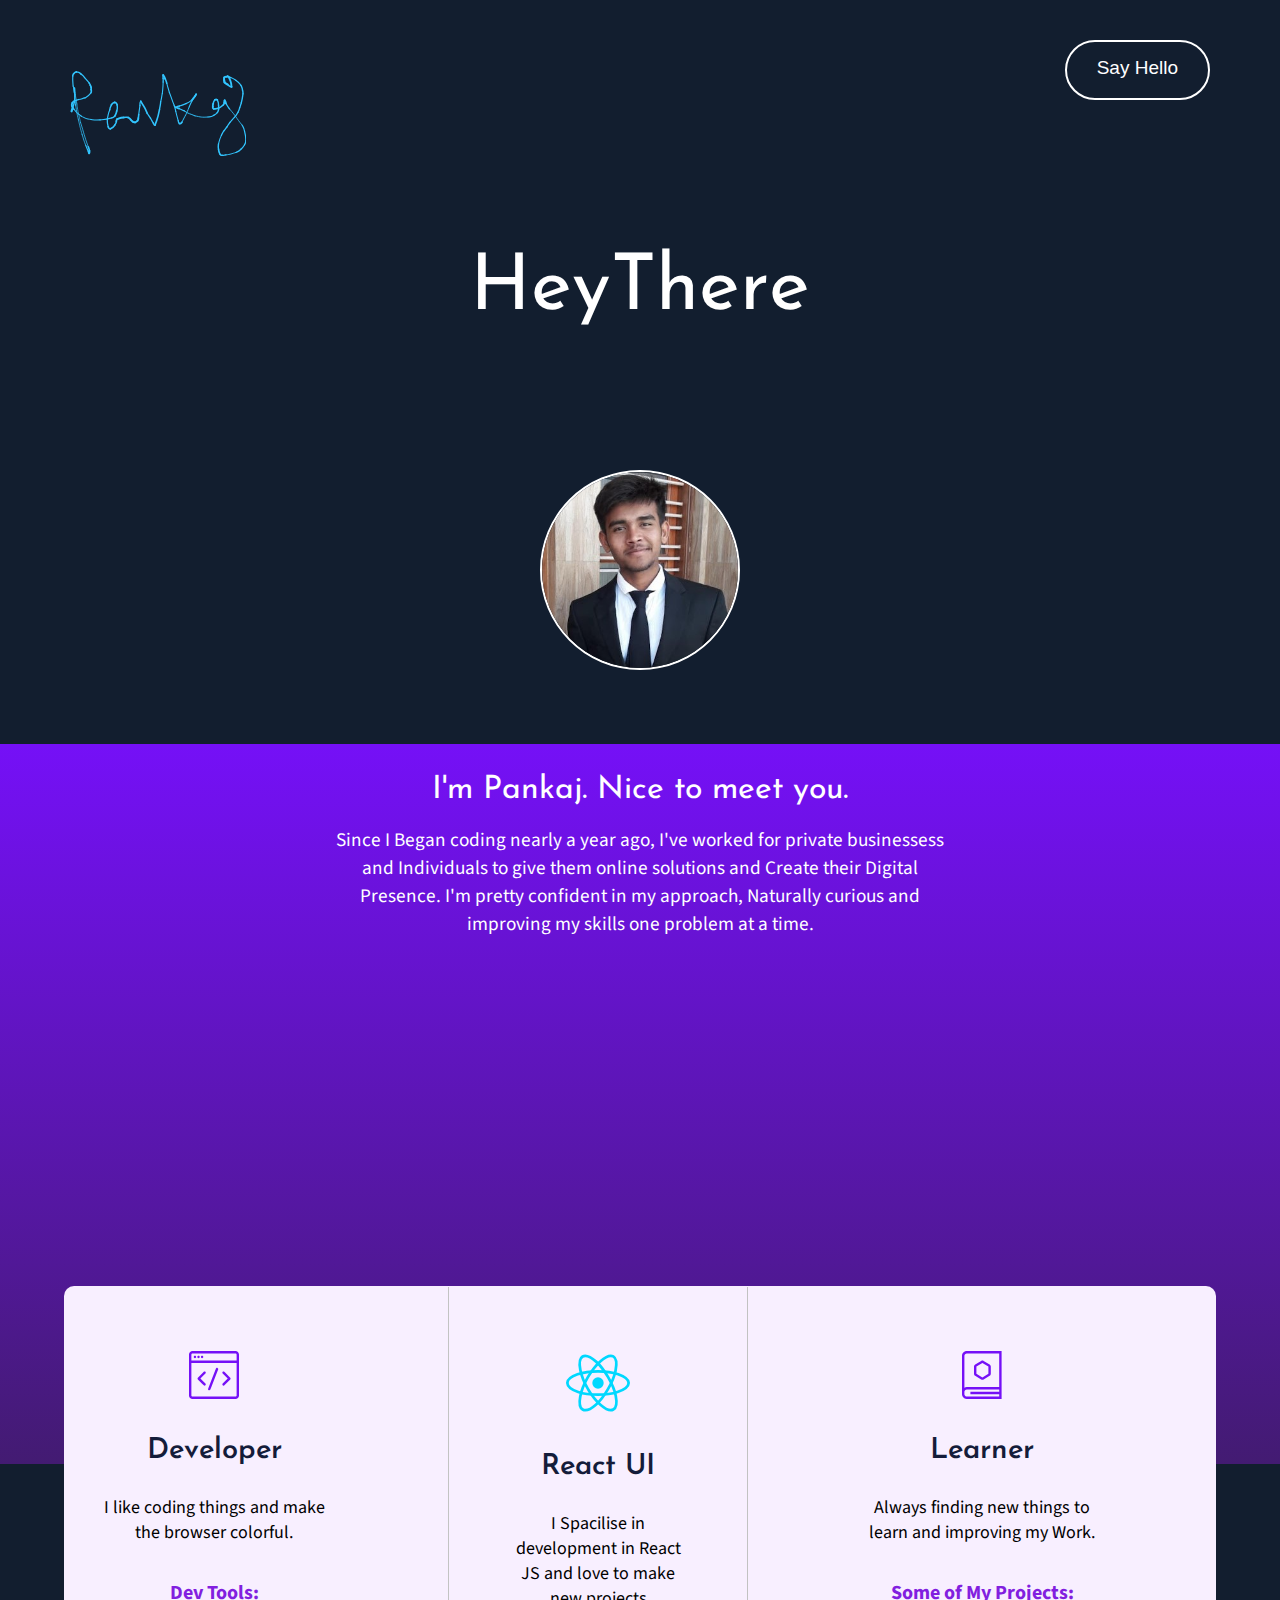
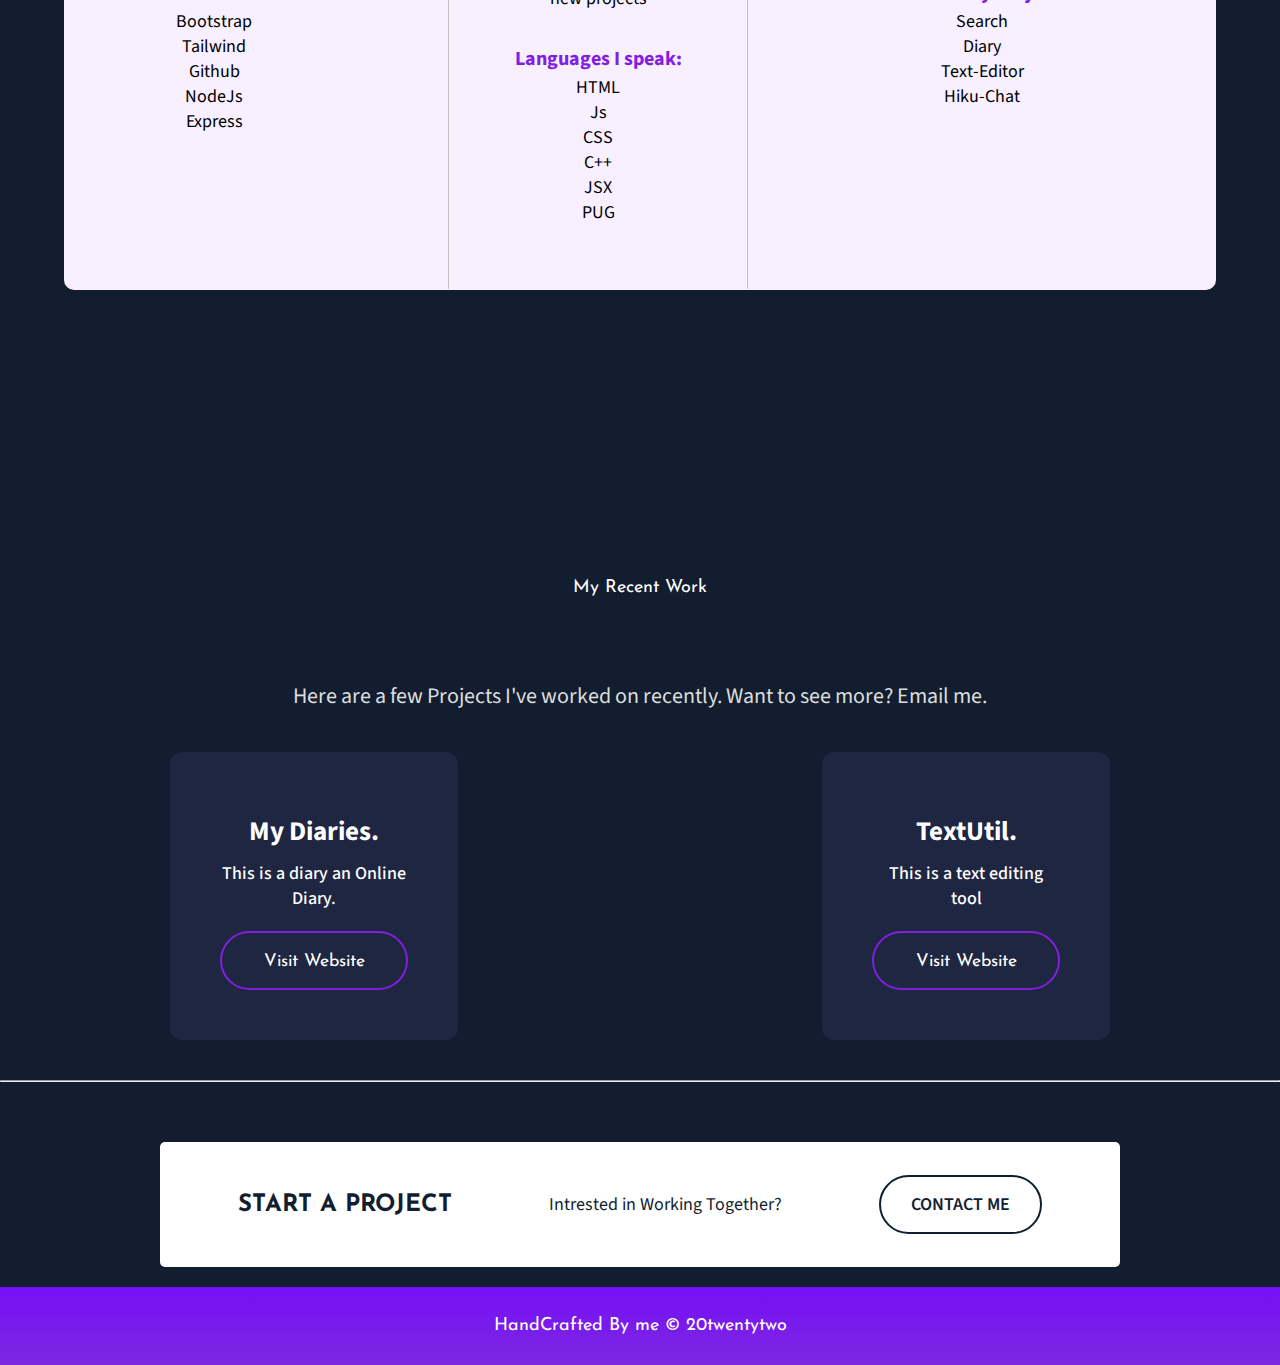
==== commit bbb65846: "fancy text animation" ====
--- a/index.html
+++ b/index.html
@@ -12,7 +12,7 @@
 <link rel="preconnect" href="https://fonts.googleapis.com">
 <link rel="preconnect" href="https://fonts.gstatic.com" crossorigin>
 <link href="https://fonts.googleapis.com/css2?family=Source+Sans+Pro:wght@300&display=swap" rel="stylesheet"> 
-    
+    <script src="app.js" defer></script>
 </head>
 <body> 
      <div class="nav">
@@ -20,15 +20,11 @@
          <a href="/contact.html" class="naviteml">Say Hello</a> 
     </div>
    
-<header class="m10 banner">
-  
-    FullStack, React Developer
-    <div class="m2 banner-info">I Love to create simple, Useful, and beautiful things.</div>
-</header>
+<header class="m10 banner" id="fancy">Hey There<!-- <div class="m2 banner-info"> I Love to create simple, Useful, and beautiful things.</div> --></header>
 <div class="margina"><img class="imagep" src="./pankaj.jpg" alt="Pankaj"></div>
 <section class=" sec1">
     <div class="infosec">
-        <div class="titlesec">Hey there, I'm Pankaj. Nice to meet you.</div>
+        <div class="titlesec">I'm Pankaj. Nice to meet you.</div>
  <p >Since I Began coding nearly a year ago, I've worked for private businessess and Individuals to give them online solutions and Create their Digital Presence.
             I'm pretty confident in my approach, Naturally curious and improving my skills one problem at a time.
         </p>
--- a/style.css
+++ b/style.css
@@ -1,9 +1,8 @@
-
 *{
     
     margin: 0;
     padding: 0;
-    
+    box-sizing: border-box;
 }
 body{
     background-color: rgb(18, 30, 47);
@@ -12,12 +11,25 @@
 }
 header{
     text-align: center;
+    font-size: 78px;   
  }
 .banner{
+    line-height: 20vh;
     font-family: 'Josefin Sans', sans-serif;
-    font-size: 48px;             
-    color: white;
-}
+             
+    color: white;
+}
+span{
+    opacity: 0;
+    transition: all 0.5s ease;
+    transform: translateY(-50px);
+    display: inline-block;
+}
+span.fade{
+    opacity: 1;
+    transform: translateY(0px);
+}
+
 .banner-info{
     font-family: 'Source Sans Pro', sans-serif;
     font-size: 22px;
@@ -92,6 +104,7 @@
     font-size: 2rem;
     font-family: 'Josefin Sans', sans-serif;
 }
+
 .c2title{
     color: rgb(130, 31, 223);
     margin-top: 2rem;
@@ -195,6 +208,10 @@
         padding-left: 32px;
         padding-right: 32px;
     }
+    .infosec p{
+        display: none;
+       
+    }
     .contbutt{
         position: relative;
         top: 20px
@@ -221,7 +238,9 @@
         font-size: medium;
     }
     .banner{
-        font-size: 30px;
+     margin-top: 60px;
+        font-size: 50px;
+        padding: 40px;
     }
     .banner-info{
         font-size: 22px;
@@ -337,6 +356,10 @@
     font-weight:bolder;
     font-family: 'Josefin sans', 'sans serif';
 }
+#signature{
+    height: 60px;
+    max-width: 300px;
+}
 .contbutt{
    
     padding:15px 30px;
@@ -360,6 +383,3 @@
     margin-top: 20px;
     font-family:'Josefin Sans', sans-serif ;
 }
-
-
-
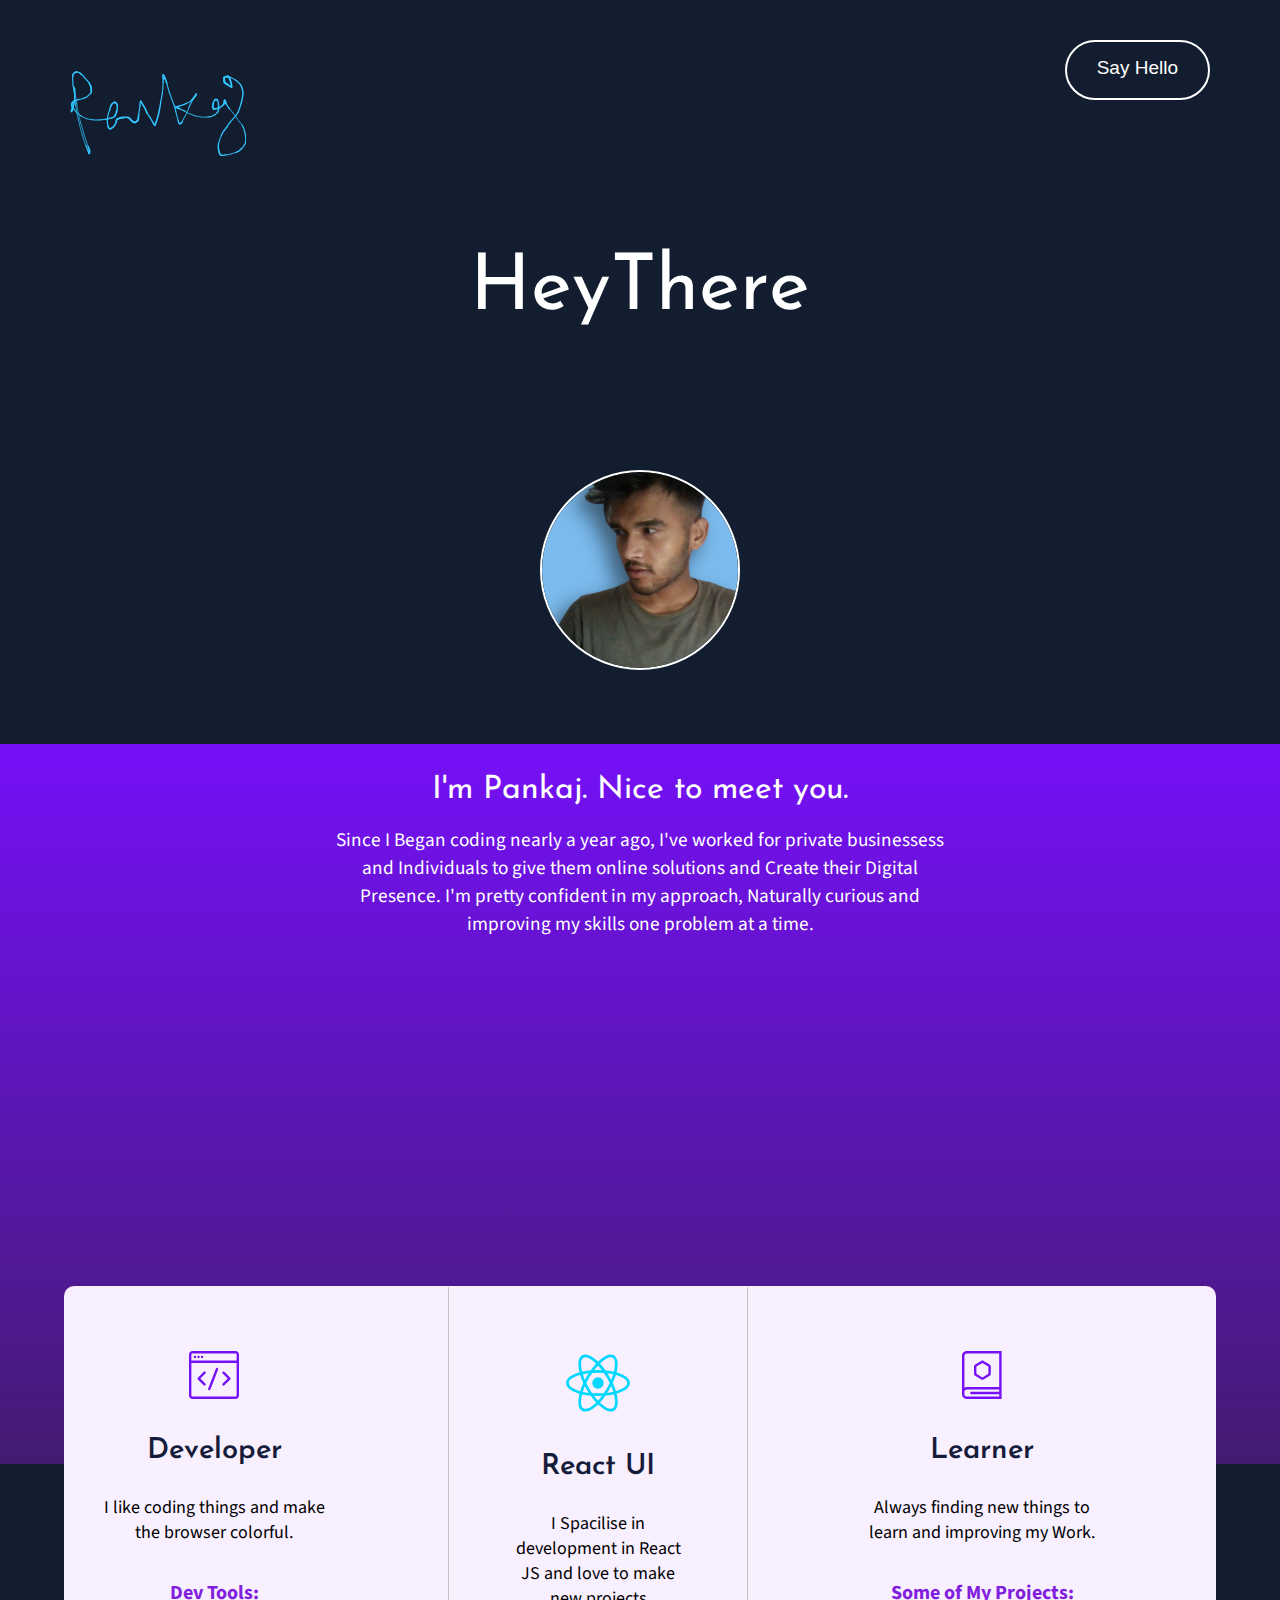
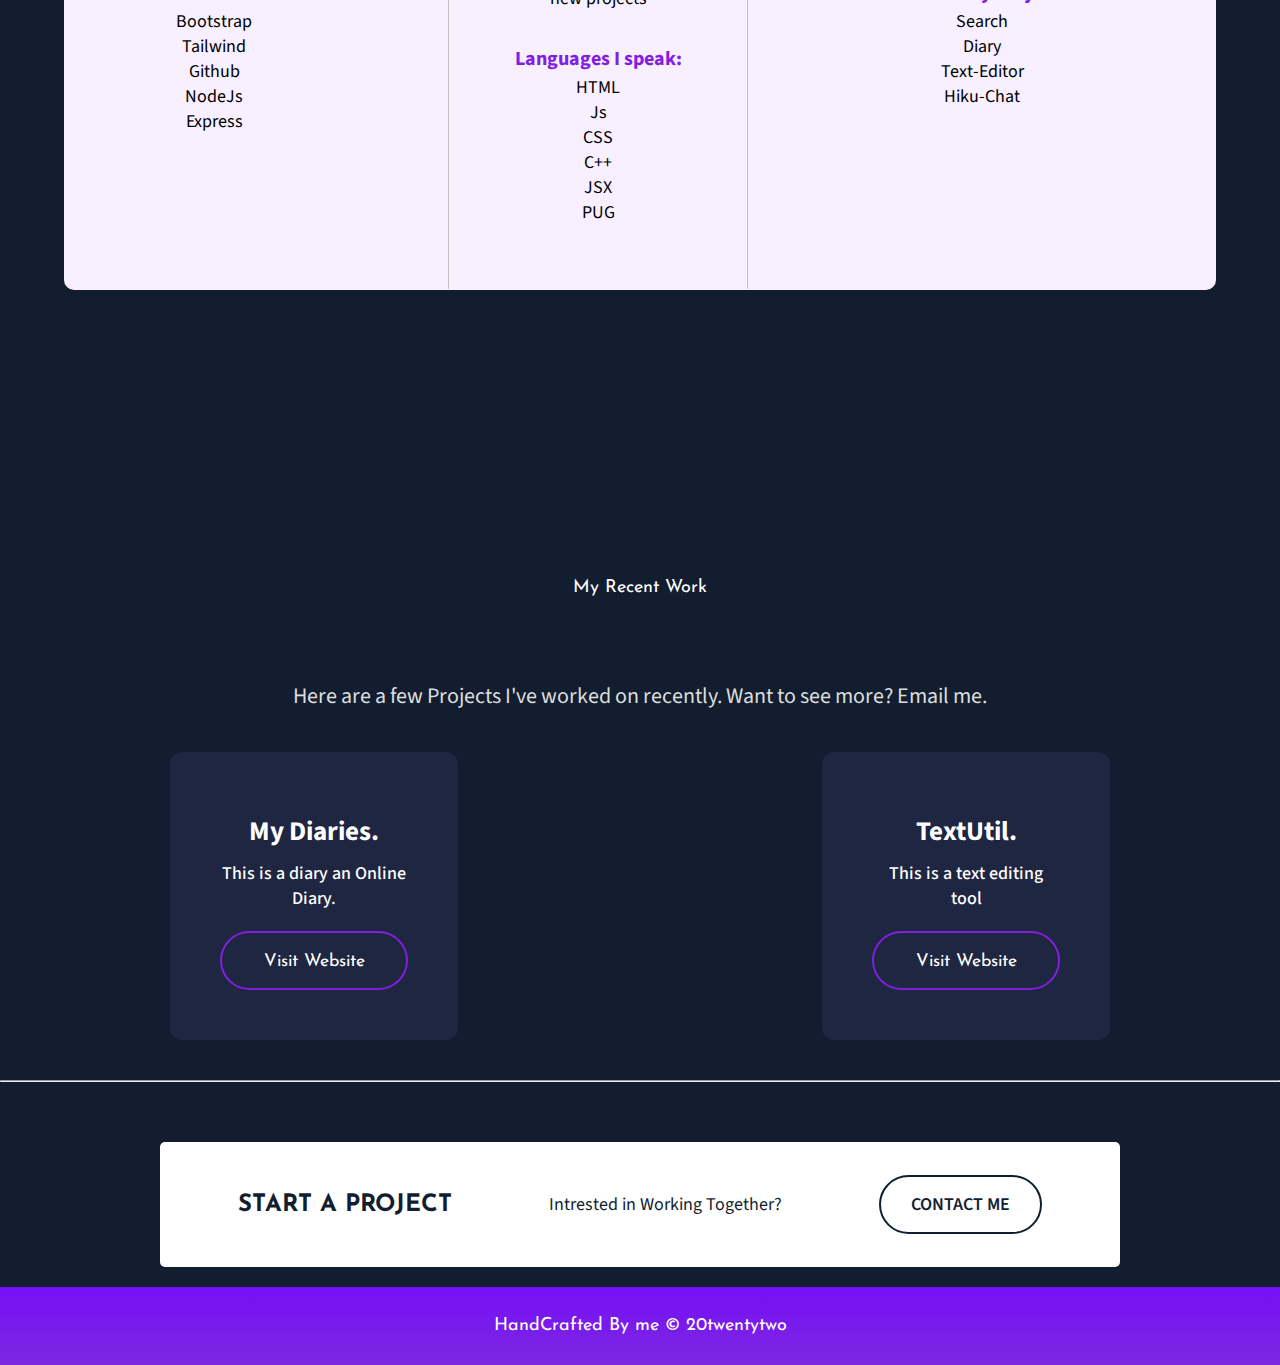
==== commit 60591c0b: "Update index.html" ====
--- a/index.html
+++ b/index.html
@@ -21,7 +21,7 @@
     </div>
    
 <header class="m10 banner" id="fancy">Hey There<!-- <div class="m2 banner-info"> I Love to create simple, Useful, and beautiful things.</div> --></header>
-<div class="margina"><img class="imagep" src="./pankaj.jpg" alt="Pankaj"></div>
+<div class="margina"><img class="imagep" src="./profile-pic(17).png" alt="Pankaj"></div>
 <section class=" sec1">
     <div class="infosec">
         <div class="titlesec">I'm Pankaj. Nice to meet you.</div>
